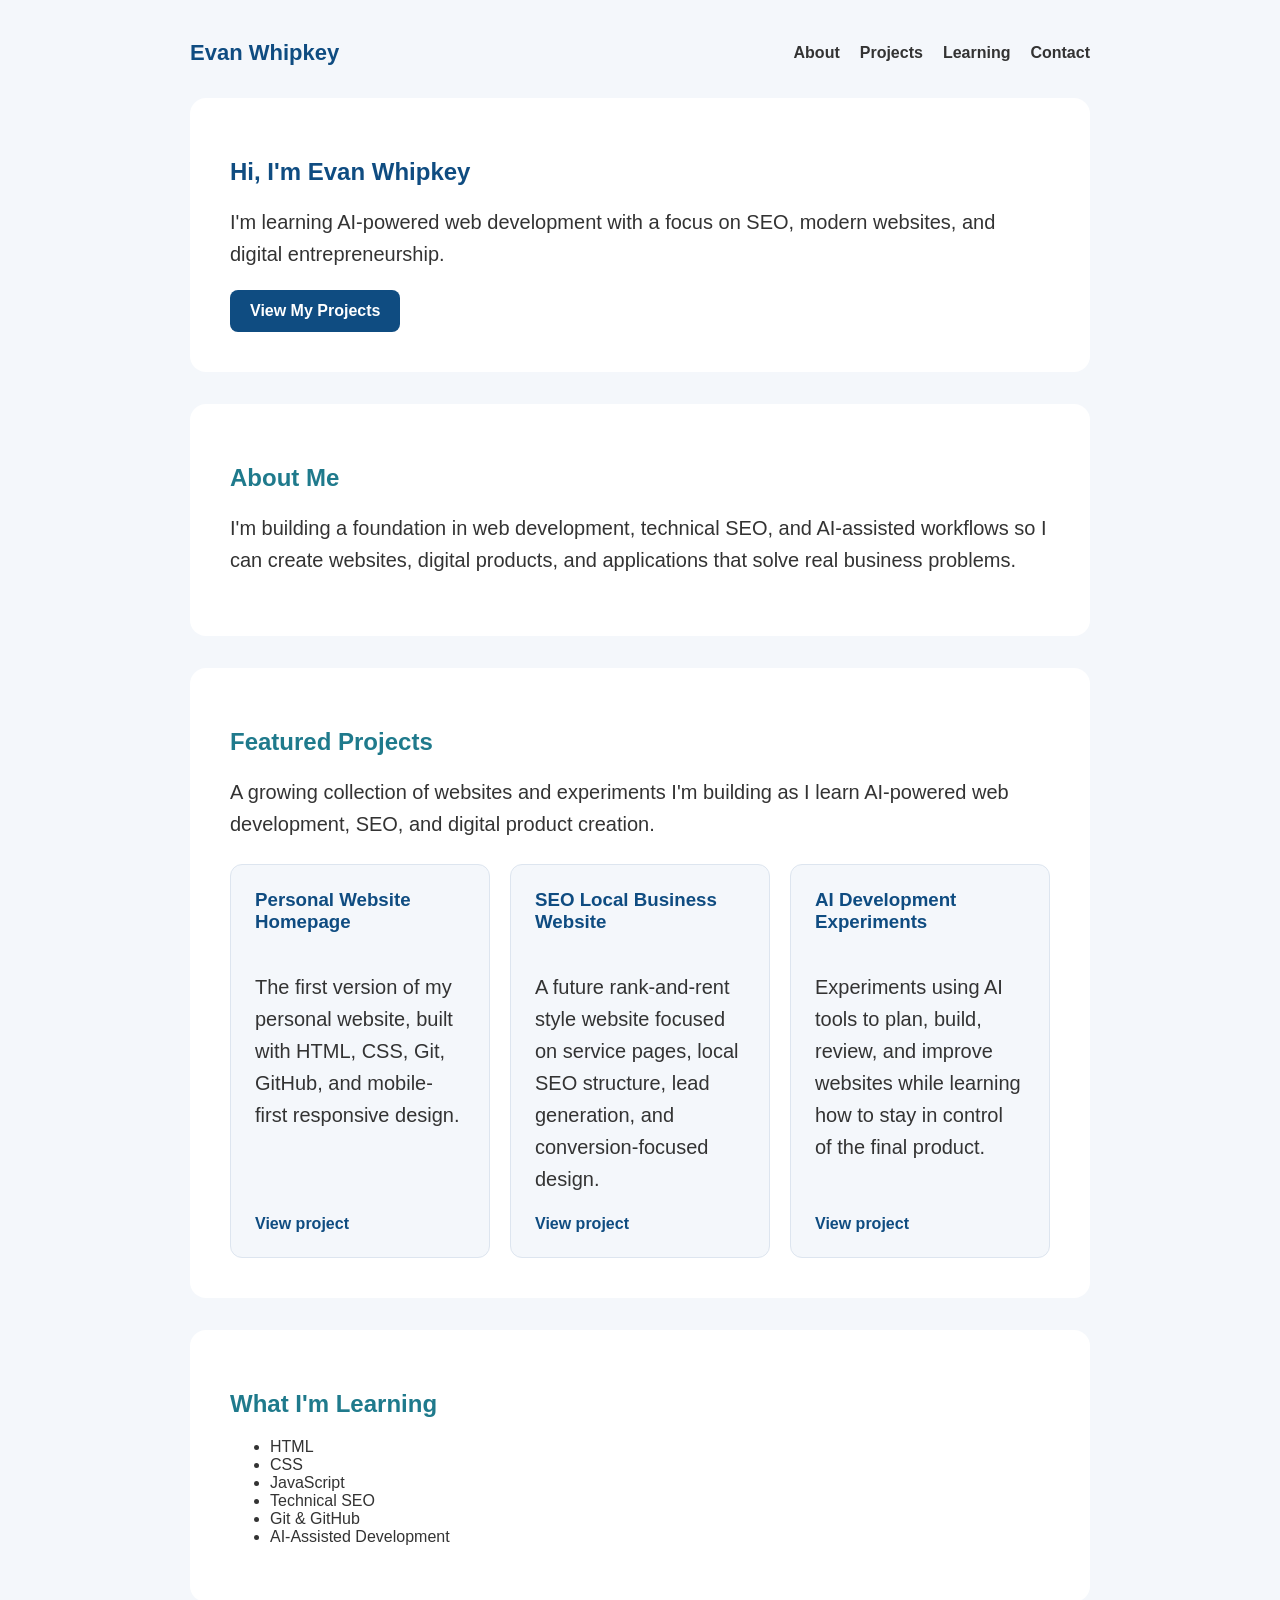
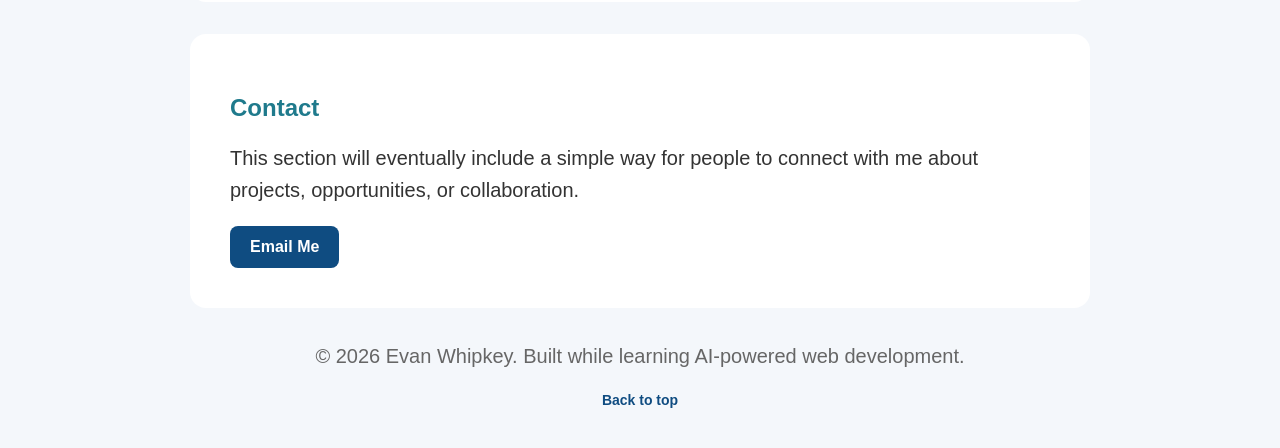
==== index.html @ 6f01e536 "Refine project card layout" ====
<!DOCTYPE html>
<html lang="en">

<head>
  <meta charset="UTF-8">
  <meta name="viewport" content="width=device-width, initial-scale=1.0">
  <title>Evan's First Website</title>

  <link rel="stylesheet" href="styles.css">
</head>

<body id="top">
  <nav class="site-nav">
    <a href="#top" class="logo">Evan Whipkey</a>

    <div class="nav-links">
      <a href="#about">About</a>
      <a href="#projects">Projects</a>
      <a href="#learning">Learning</a>
      <a href="#contact">Contact</a>
    </div>
  </nav>
  <main class="container">

    <section class="hero card">
      <h1>Hi, I'm Evan Whipkey</h1>

      <p>
        I'm learning AI-powered web development with a focus on SEO,
        modern websites, and digital entrepreneurship.
      </p>

      <a href="#projects" class="button">View My Projects</a>
    </section>

    <section id="about" class="about card">
      <h2>About Me</h2>

      <p>
        I'm building a foundation in web development, technical SEO, and AI-assisted
        workflows so I can create websites, digital products, and applications that
        solve real business problems.
      </p>
    </section>

    <section id="projects" class="projects card">
      <h2>Featured Projects</h2>

      <p>
        A growing collection of websites and experiments I'm building as I learn
        AI-powered web development, SEO, and digital product creation.
      </p>

      <div class="project-grid">
        <article class="project-card">
          <h3>Personal Website Homepage</h3>
          <p>
            The first version of my personal website, built with HTML, CSS, Git,
            GitHub, and mobile-first responsive design.
          </p>
          <a href="#projects" class="project-link">View project</a>
        </article>

        <article class="project-card">
          <h3>SEO Local Business Website</h3>
          <p>
            A future rank-and-rent style website focused on service pages,
            local SEO structure, lead generation, and conversion-focused design.
          </p>
          <a href="#projects" class="project-link">View project</a>
        </article>

        <article class="project-card">
          <h3>AI Development Experiments</h3>
          <p>
            Experiments using AI tools to plan, build, review, and improve websites
            while learning how to stay in control of the final product.
          </p>
          <a href="#projects" class="project-link">View project</a>
        </article>
      </div>
    </section>

    <section id="learning" class="learning card">
      <h2>What I'm Learning</h2>

      <ul>
        <li>HTML</li>
        <li>CSS</li>
        <li>JavaScript</li>
        <li>Technical SEO</li>
        <li>Git & GitHub</li>
        <li>AI-Assisted Development</li>
      </ul>
    </section>

    <section id="contact" class="contact card">
      <h2>Contact</h2>

      <p>
        This section will eventually include a simple way for people to connect with
        me about projects, opportunities, or collaboration.
      </p>

      <a href="mailto:ewhipkey12@gmail.com" class="button">Email Me</a>
    </section>

  </main>
  <footer class="site-footer">
    <p>&copy; 2026 Evan Whipkey. Built while learning AI-powered web development.</p>
    <a href="#top">Back to top</a>
  </footer>
</body>

</html>
---- styles.css ----
body {
  background-color: #f4f7fb;
  font-family: Arial, sans-serif;
  color: #333333;
  margin: 0;
  padding: 40px 20px;
}

html {
  scroll-behavior: smooth;
}

.container {
  max-width: 900px;
  margin: 0 auto;
}

.site-nav {
  max-width: 900px;
  margin: 0 auto 32px auto;
  display: flex;
  justify-content: space-between;
  align-items: center;
}

.logo {
  font-size: 22px;
  font-weight: 800;
  color: #0f4c81;
  text-decoration: none;
}

.nav-links {
  display: flex;
  gap: 20px;
}

.nav-links a {
  color: #333333;
  text-decoration: none;
  font-weight: bold;
}

.nav-links a:hover {
  color: #0f4c81;
}

.site-footer a:hover {
  text-decoration: underline;
}

h1 {
  color: #0f4c81;
}

h2 {
  color: #1f7a8c;
}

p {
  font-size: 20px;
  line-height: 1.6;
}

.card {
  background-color: white;
  padding: 40px;
  border-radius: 16px;
}

section {
  margin-bottom: 32px;
}

.button {
  display: inline-block;
  background-color: #0f4c81;
  color: white;
  padding: 12px 20px;
  text-decoration: none;
  border-radius: 8px;
  font-weight: bold;
  transition: background-color 0.2s ease;
}

.button:hover {
  background-color: #08385f;
}

.site-footer {
  max-width: 900px;
  margin: 32px auto 0 auto;
  text-align: center;
  color: #666666;
  font-size: 14px;
}

.site-footer a {
  color: #0f4c81;
  text-decoration: none;
  font-weight: bold;
}

.project-grid {
  display: grid;
  grid-template-columns: repeat(3, 1fr);
  gap: 20px;
  margin-top: 24px;
}

.project-card {
  background-color: #f4f7fb;
  padding: 24px;
  border-radius: 12px;
  border: 1px solid #dde5ef;
  transition: transform 0.2s ease, box-shadow 0.2s ease;
  display: flex;
  flex-direction: column;
}

.project-card:hover {
  transform: translateY(-4px);
  box-shadow: 0 8px 20px rgba(15, 76, 129, 0.12);
}

.project-link {
  color: #0f4c81;
  font-weight: bold;
  text-decoration: none;
  margin-top: auto;
}

.project-link:hover {
  text-decoration: underline;
}

.project-card h3 {
  margin-top: 0;
  color: #0f4c81;
}

@media (max-width: 600px) {
  .site-nav {
    flex-direction: column;
    align-items: center;
    gap: 16px;
    text-align: center;
  }

  .logo {
    font-size: 24px;
  }

  .nav-links {
    justify-content: center;
    gap: 16px;
  }

  .card {
    padding: 28px;
  }

  h1 {
    font-size: 28px;
  }

  h2 {
    font-size: 24px;
  }

  p {
    font-size: 18px;
  }

  .button {
    display: block;
    text-align: center;
  }

  .project-grid {
    grid-template-columns: 1fr;
  }
}
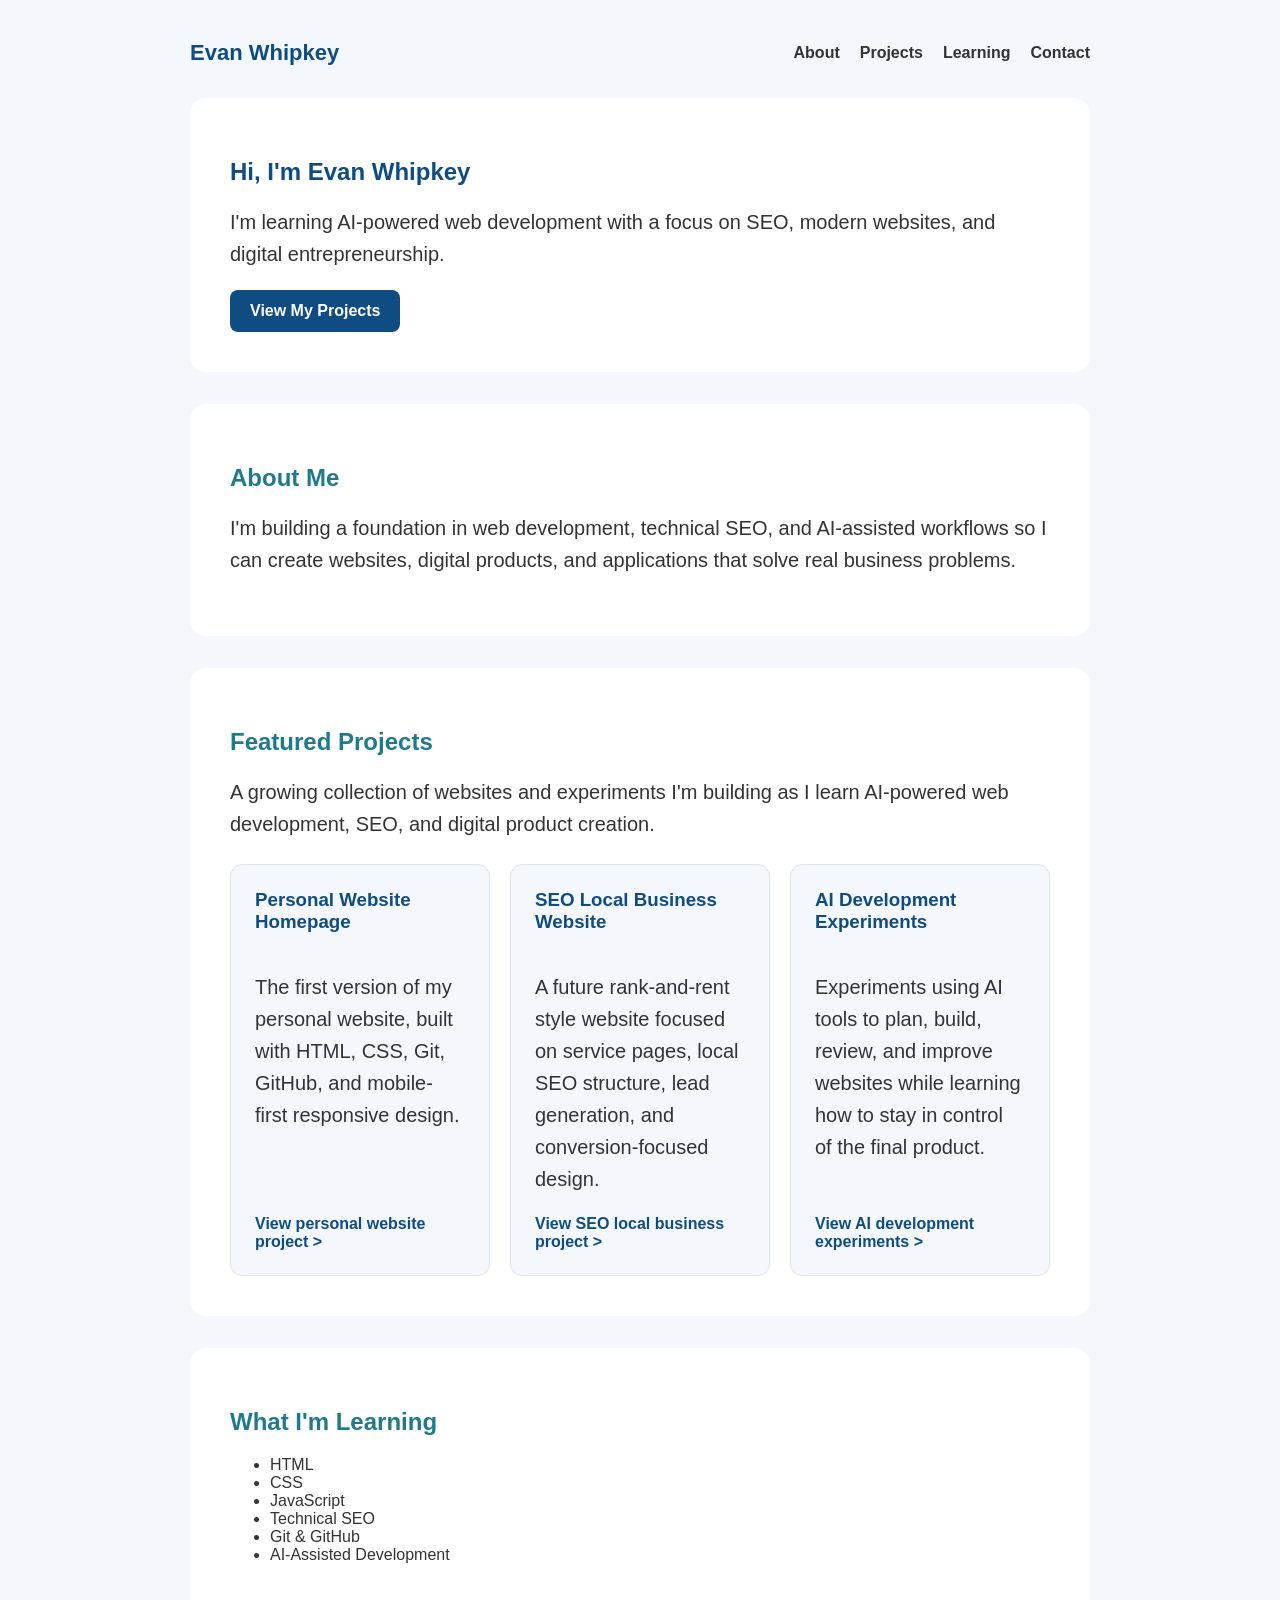
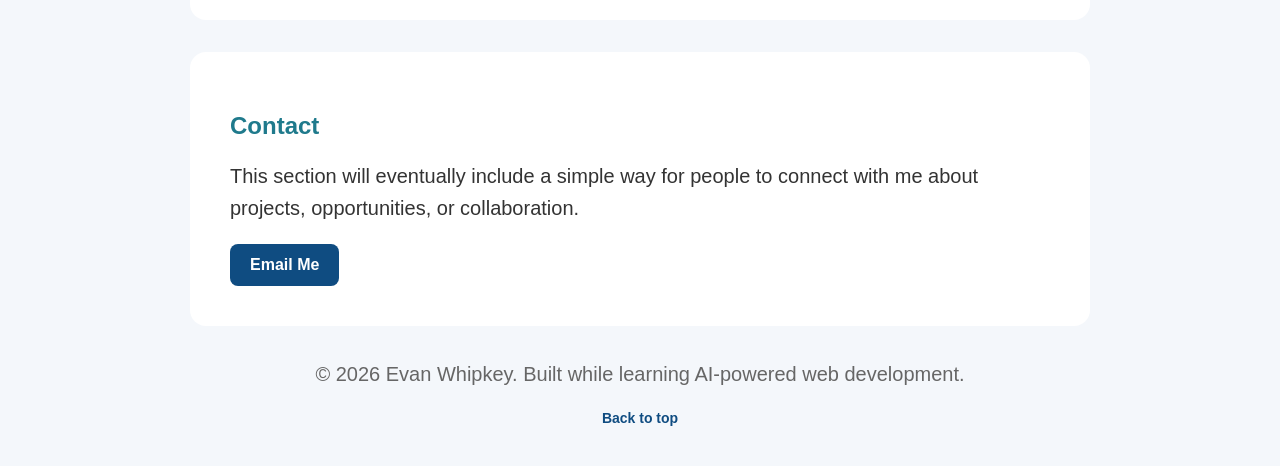
==== commit 13040e2a: "Improve project card links" ====
--- a/index.html
+++ b/index.html
@@ -58,7 +58,7 @@
             The first version of my personal website, built with HTML, CSS, Git,
             GitHub, and mobile-first responsive design.
           </p>
-          <a href="#projects" class="project-link">View project</a>
+          <a href="#projects" class="project-link">View personal website project &gt;</a>
         </article>
 
         <article class="project-card">
@@ -67,7 +67,7 @@
             A future rank-and-rent style website focused on service pages,
             local SEO structure, lead generation, and conversion-focused design.
           </p>
-          <a href="#projects" class="project-link">View project</a>
+          <a href="#projects" class="project-link">View SEO local business project &gt;</a>
         </article>
 
         <article class="project-card">
@@ -76,7 +76,7 @@
             Experiments using AI tools to plan, build, review, and improve websites
             while learning how to stay in control of the final product.
           </p>
-          <a href="#projects" class="project-link">View project</a>
+          <a href="#projects" class="project-link">View AI development experiments &gt;</a>
         </article>
       </div>
     </section>
--- a/styles.css
+++ b/styles.css
@@ -128,6 +128,7 @@
   font-weight: bold;
   text-decoration: none;
   margin-top: auto;
+  display: inline-block;
 }
 
 .project-link:hover {
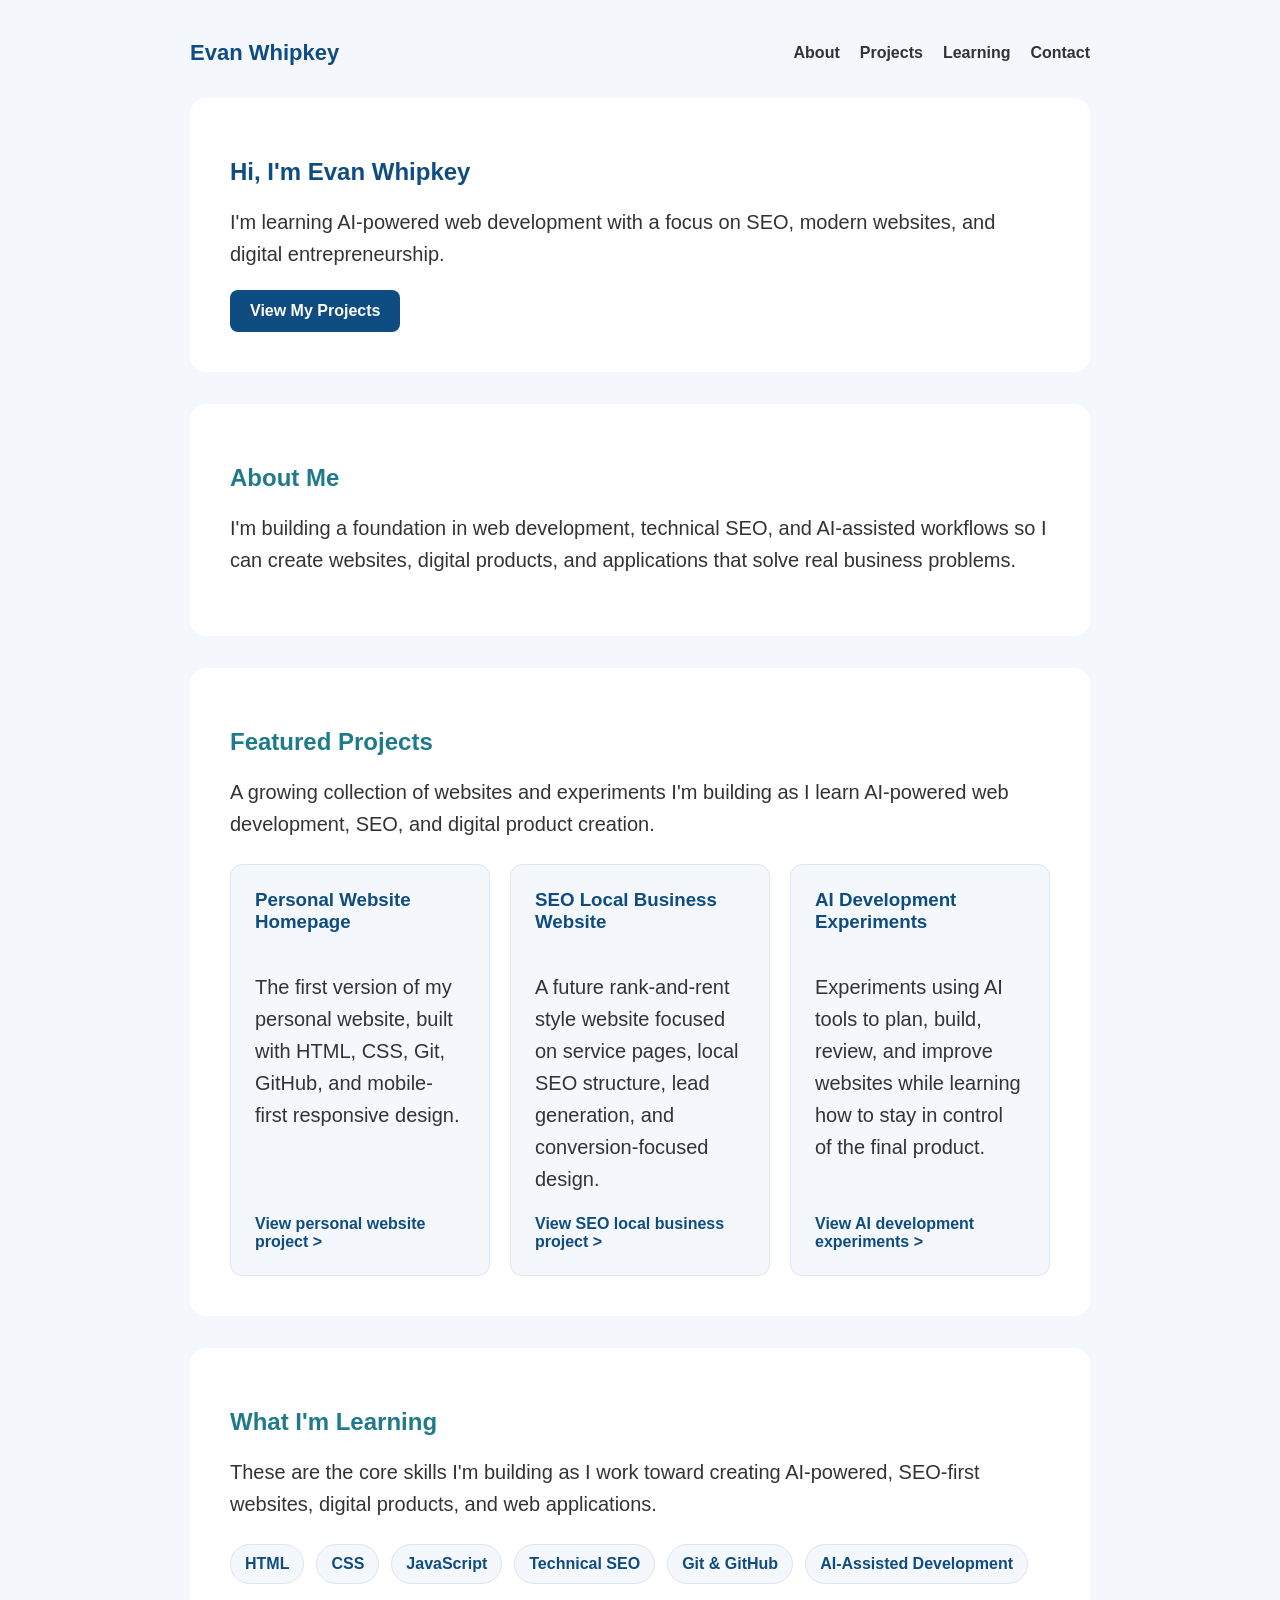
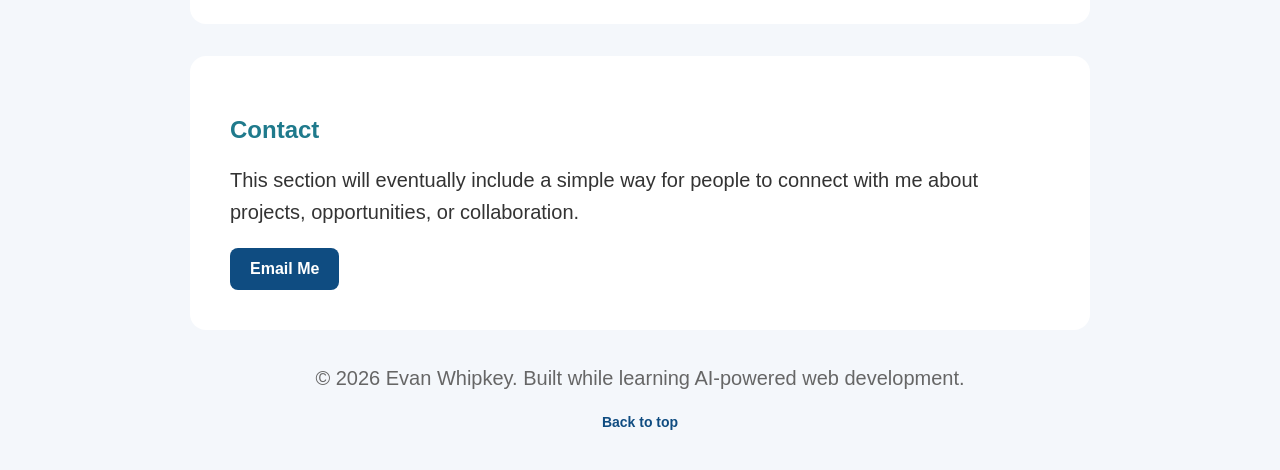
==== commit 69be1352: "Improve learning section with skill tags" ====
--- a/index.html
+++ b/index.html
@@ -84,14 +84,19 @@
     <section id="learning" class="learning card">
       <h2>What I'm Learning</h2>
 
-      <ul>
-        <li>HTML</li>
-        <li>CSS</li>
-        <li>JavaScript</li>
-        <li>Technical SEO</li>
-        <li>Git & GitHub</li>
-        <li>AI-Assisted Development</li>
-      </ul>
+      <p>
+        These are the core skills I'm building as I work toward creating AI-powered,
+        SEO-first websites, digital products, and web applications.
+      </p>
+
+      <div class="skills-grid">
+        <span class="skill-tag">HTML</span>
+        <span class="skill-tag">CSS</span>
+        <span class="skill-tag">JavaScript</span>
+        <span class="skill-tag">Technical SEO</span>
+        <span class="skill-tag">Git &amp; GitHub</span>
+        <span class="skill-tag">AI-Assisted Development</span>
+      </div>
     </section>
 
     <section id="contact" class="contact card">
--- a/styles.css
+++ b/styles.css
@@ -140,6 +140,22 @@
   color: #0f4c81;
 }
 
+.skills-grid {
+  display: flex;
+  flex-wrap: wrap;
+  gap: 12px;
+  margin-top: 24px;
+}
+
+.skill-tag {
+  background-color: #f4f7fb;
+  color: #0f4c81;
+  padding: 10px 14px;
+  border-radius: 999px;
+  font-weight: bold;
+  border: 1px solid #dde5ef;
+}
+
 @media (max-width: 600px) {
   .site-nav {
     flex-direction: column;
@@ -181,4 +197,20 @@
   .project-grid {
     grid-template-columns: 1fr;
   }
+
+  .skills-grid {
+    display: flex;
+    flex-wrap: wrap;
+    gap: 12px;
+    margin-top: 24px;
+  }
+
+  .skill-tag {
+    background-color: #f4f7fb;
+    color: #0f4c81;
+    padding: 10px 14px;
+    border-radius: 999px;
+    font-weight: bold;
+    border: 1px solid #dde5ef;
+  }
 }
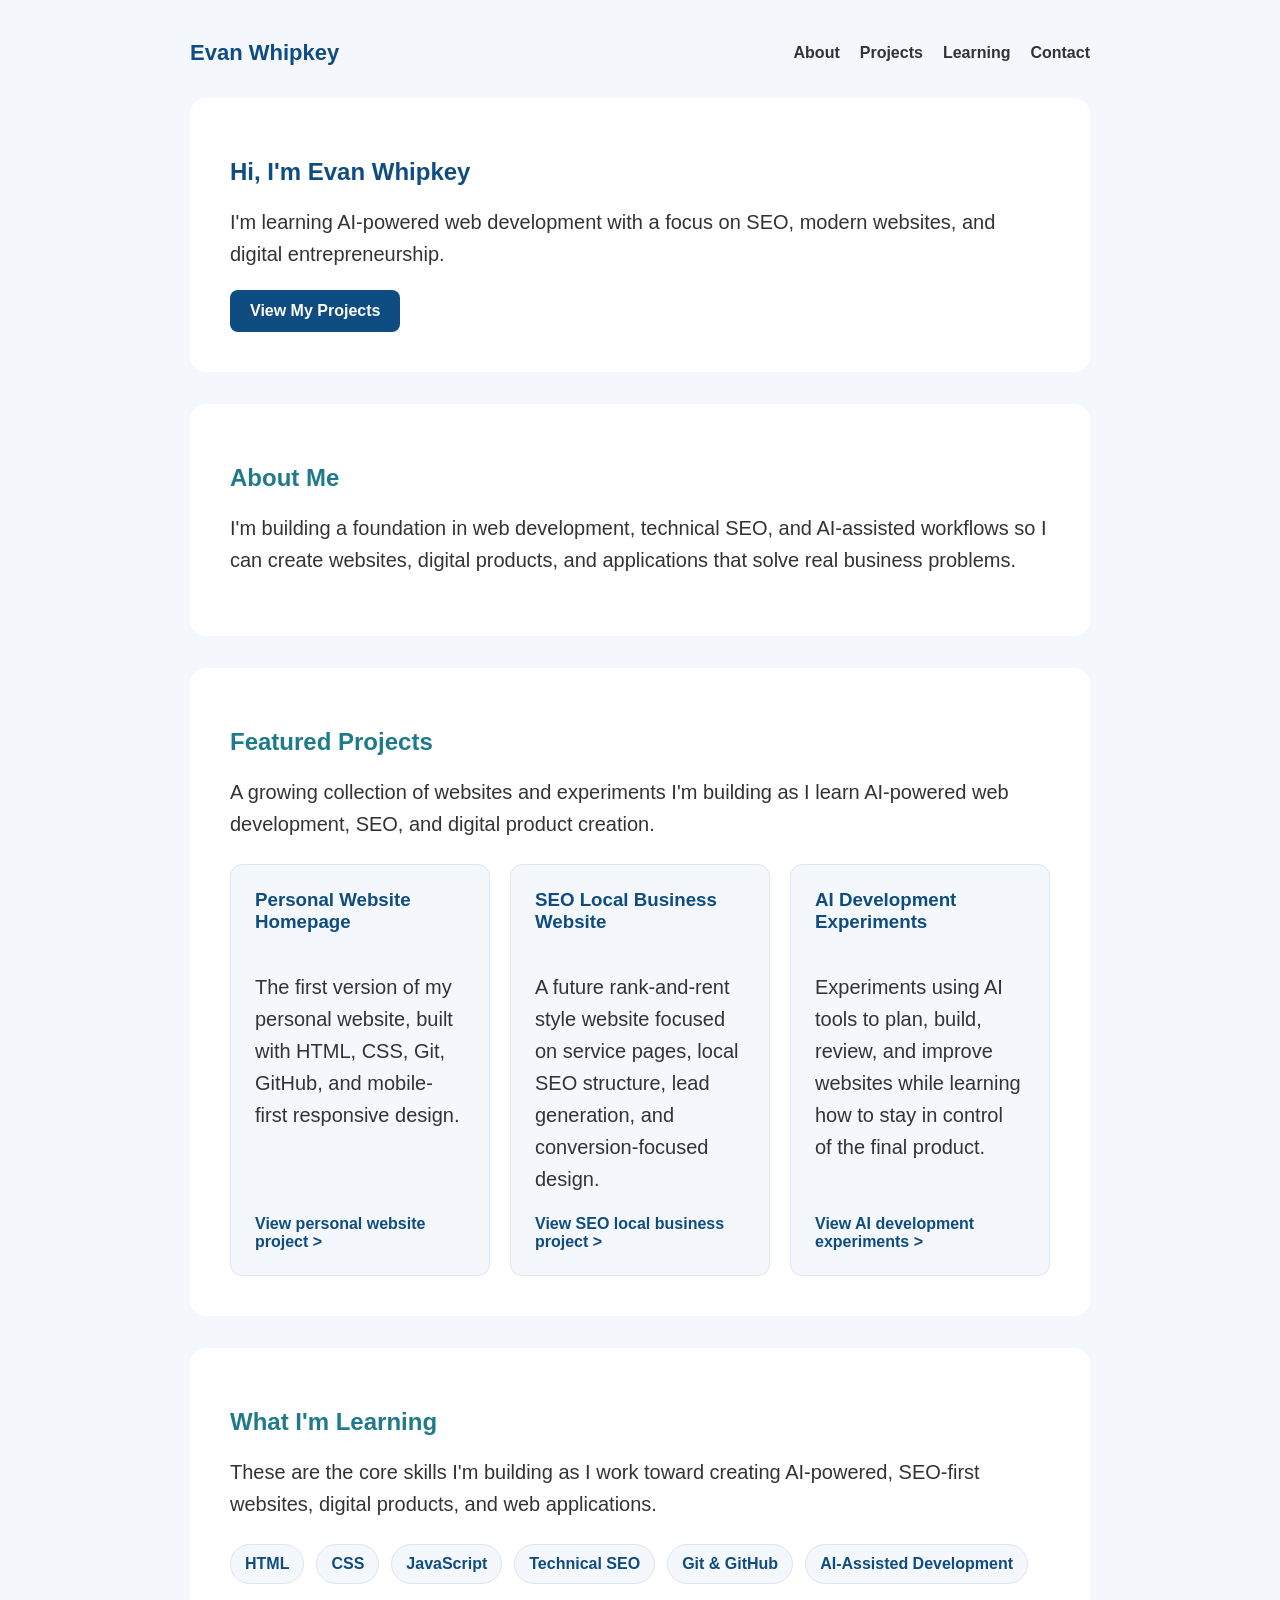
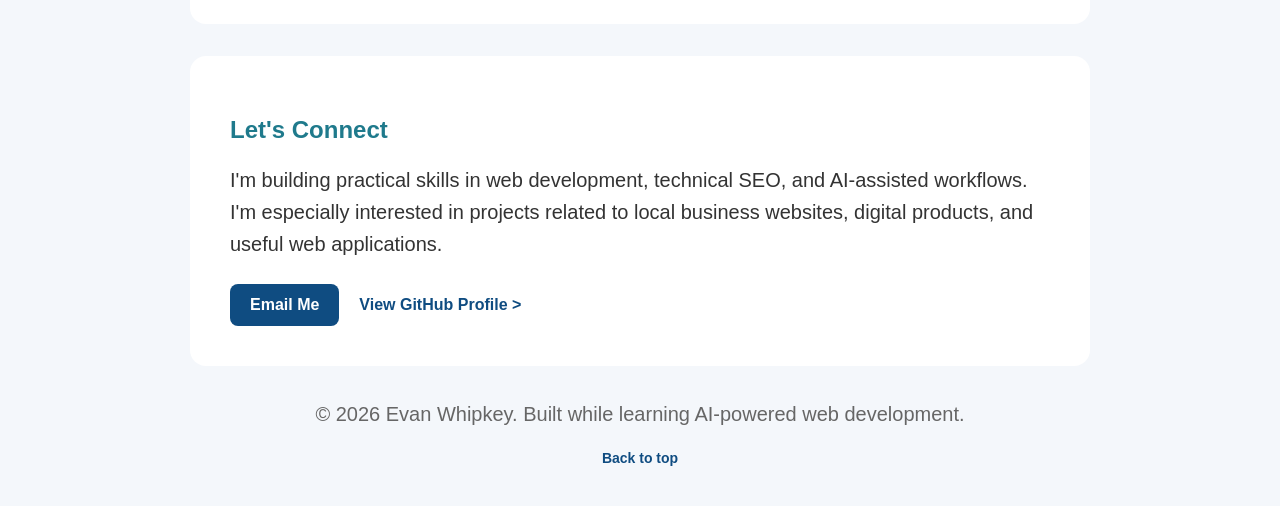
==== commit a2f67889: "Improve contact section" ====
--- a/index.html
+++ b/index.html
@@ -100,14 +100,18 @@
     </section>
 
     <section id="contact" class="contact card">
-      <h2>Contact</h2>
+      <h2>Let's Connect</h2>
 
       <p>
-        This section will eventually include a simple way for people to connect with
-        me about projects, opportunities, or collaboration.
+        I'm building practical skills in web development, technical SEO, and
+        AI-assisted workflows. I'm especially interested in projects related to
+        local business websites, digital products, and useful web applications.
       </p>
 
-      <a href="mailto:ewhipkey12@gmail.com" class="button">Email Me</a>
+      <div class="contact-actions">
+        <a href="mailto:ewhipkey12@gmail.com" class="button">Email Me</a>
+        <a href="https://github.com/evanwhipkey" class="secondary-link">View GitHub Profile &gt;</a>
+      </div>
     </section>
 
   </main>
--- a/styles.css
+++ b/styles.css
@@ -154,6 +154,23 @@
   border-radius: 999px;
   font-weight: bold;
   border: 1px solid #dde5ef;
+}
+
+.contact-actions {
+  display: flex;
+  align-items: center;
+  gap: 20px;
+  margin-top: 24px;
+}
+
+.secondary-link {
+  color: #0f4c81;
+  font-weight: bold;
+  text-decoration: none;
+}
+
+.secondary-link:hover {
+  text-decoration: underline;
 }
 
 @media (max-width: 600px) {
@@ -213,4 +230,14 @@
     font-weight: bold;
     border: 1px solid #dde5ef;
   }
+
+  .contact-actions {
+    flex-direction: column;
+    align-items: stretch;
+    gap: 16px;
+  }
+
+  .secondary-link {
+    text-align: center;
+  }
 }
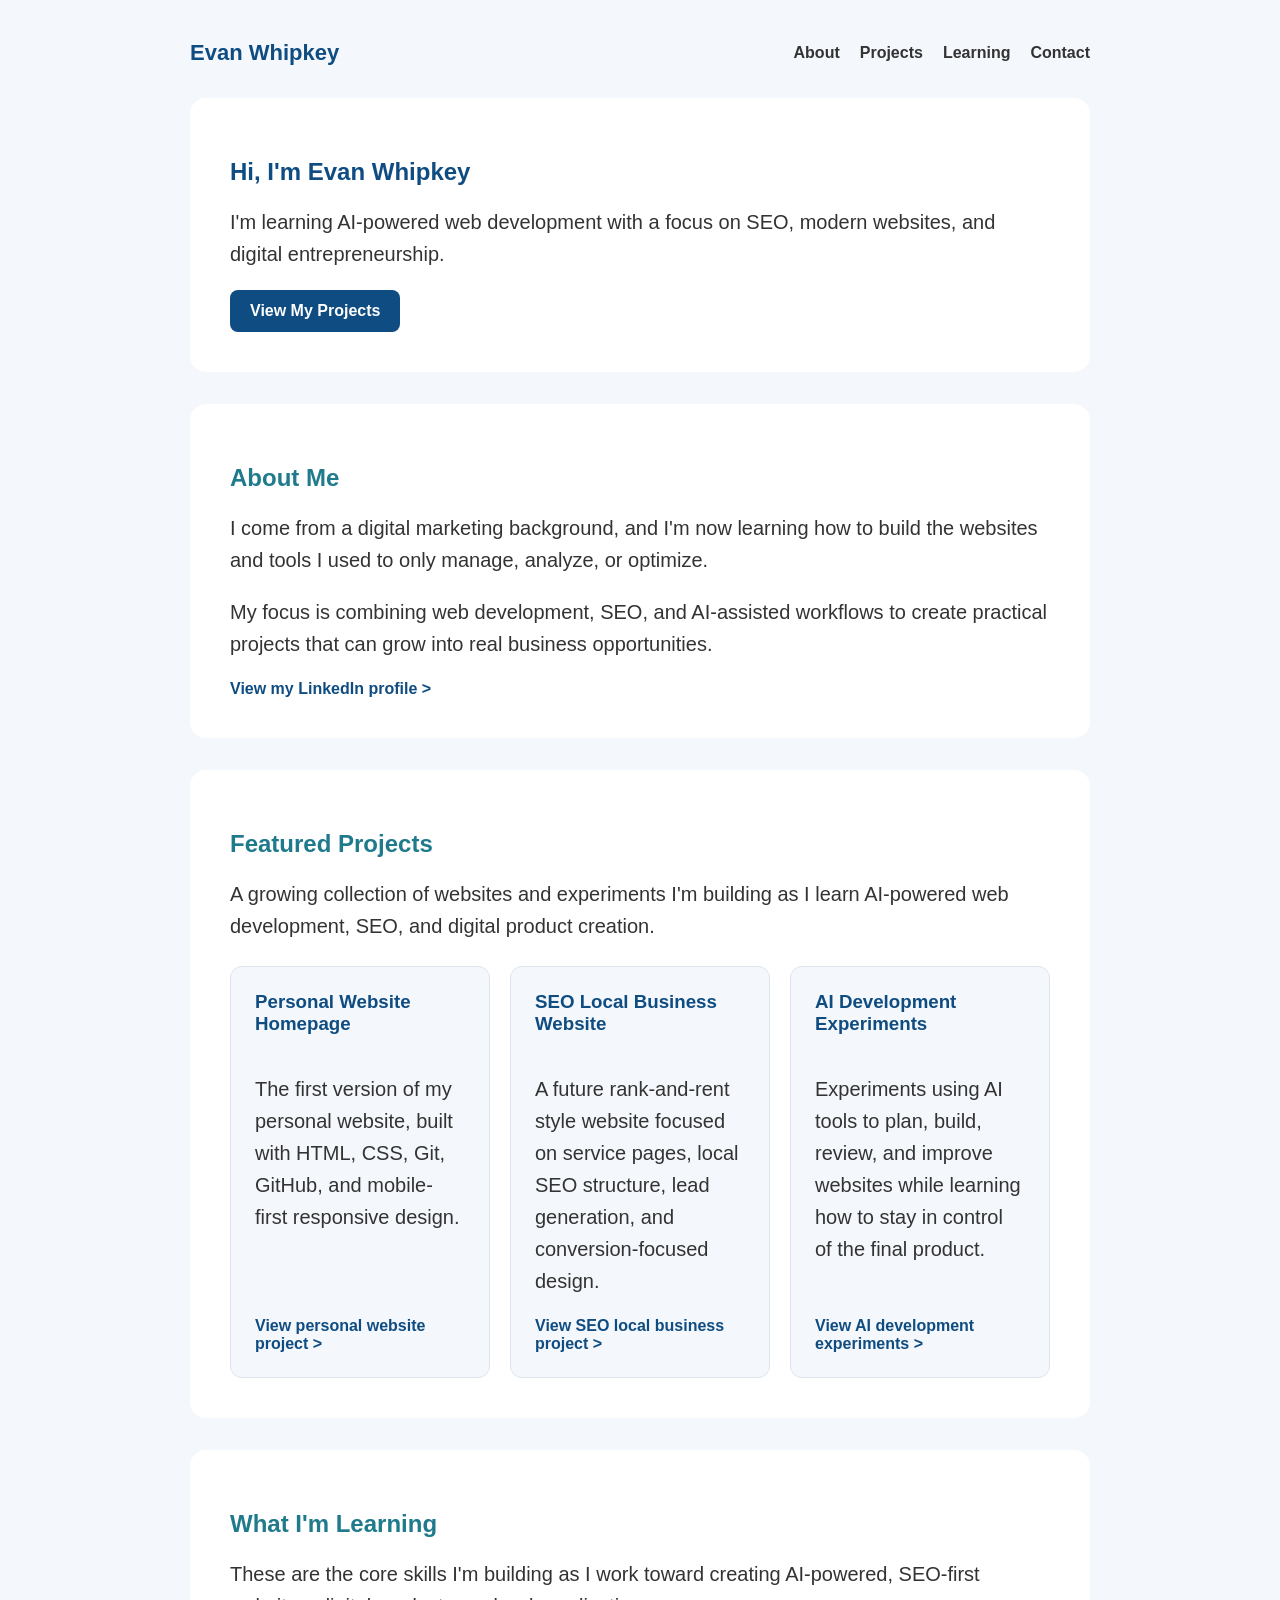
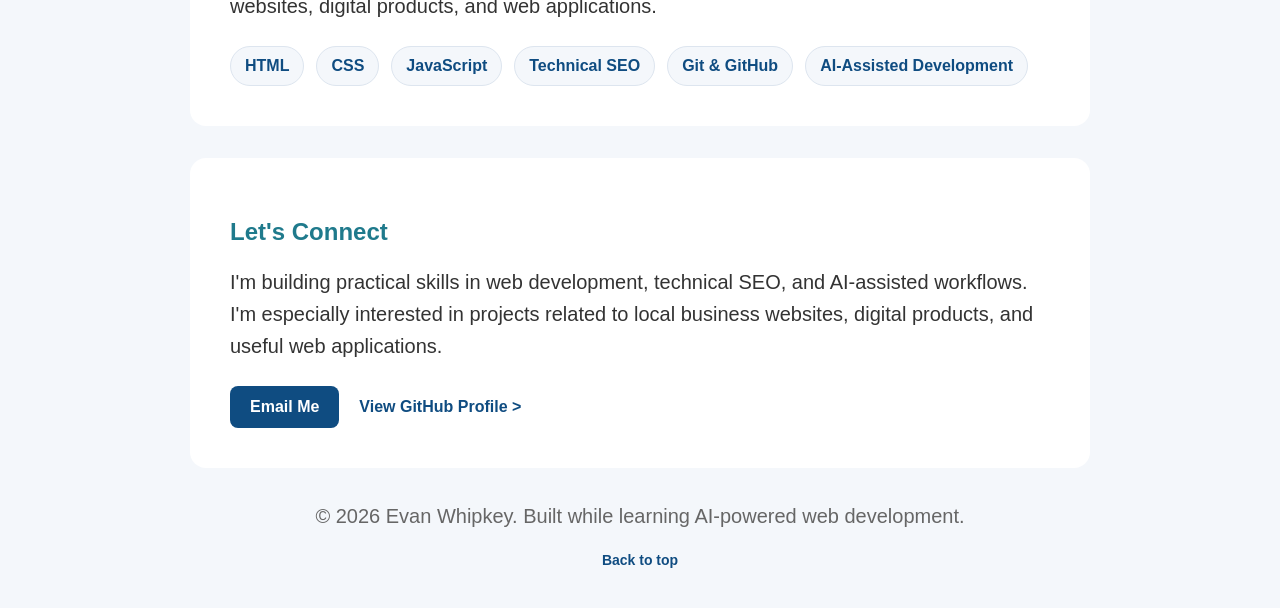
==== commit ca090f6f: "Refine about section and external links" ====
--- a/index.html
+++ b/index.html
@@ -37,10 +37,19 @@
       <h2>About Me</h2>
 
       <p>
-        I'm building a foundation in web development, technical SEO, and AI-assisted
-        workflows so I can create websites, digital products, and applications that
-        solve real business problems.
+        I come from a digital marketing background, and I'm now learning how to
+        build the websites and tools I used to only manage, analyze, or optimize.
       </p>
+
+      <p>
+        My focus is combining web development, SEO, and AI-assisted workflows to
+        create practical projects that can grow into real business opportunities.
+      </p>
+
+      <a href="https://www.linkedin.com/in/evan-whipkey" class="secondary-link" target="_blank"
+        rel="noopener noreferrer">
+        View my LinkedIn profile &gt;
+      </a>
     </section>
 
     <section id="projects" class="projects card">
@@ -110,7 +119,9 @@
 
       <div class="contact-actions">
         <a href="mailto:ewhipkey12@gmail.com" class="button">Email Me</a>
-        <a href="https://github.com/evanwhipkey" class="secondary-link">View GitHub Profile &gt;</a>
+        <a href="https://github.com/evanwhipkey" class="secondary-link" target="_blank" rel="noopener noreferrer">
+          View GitHub Profile &gt;
+        </a>
       </div>
     </section>
 
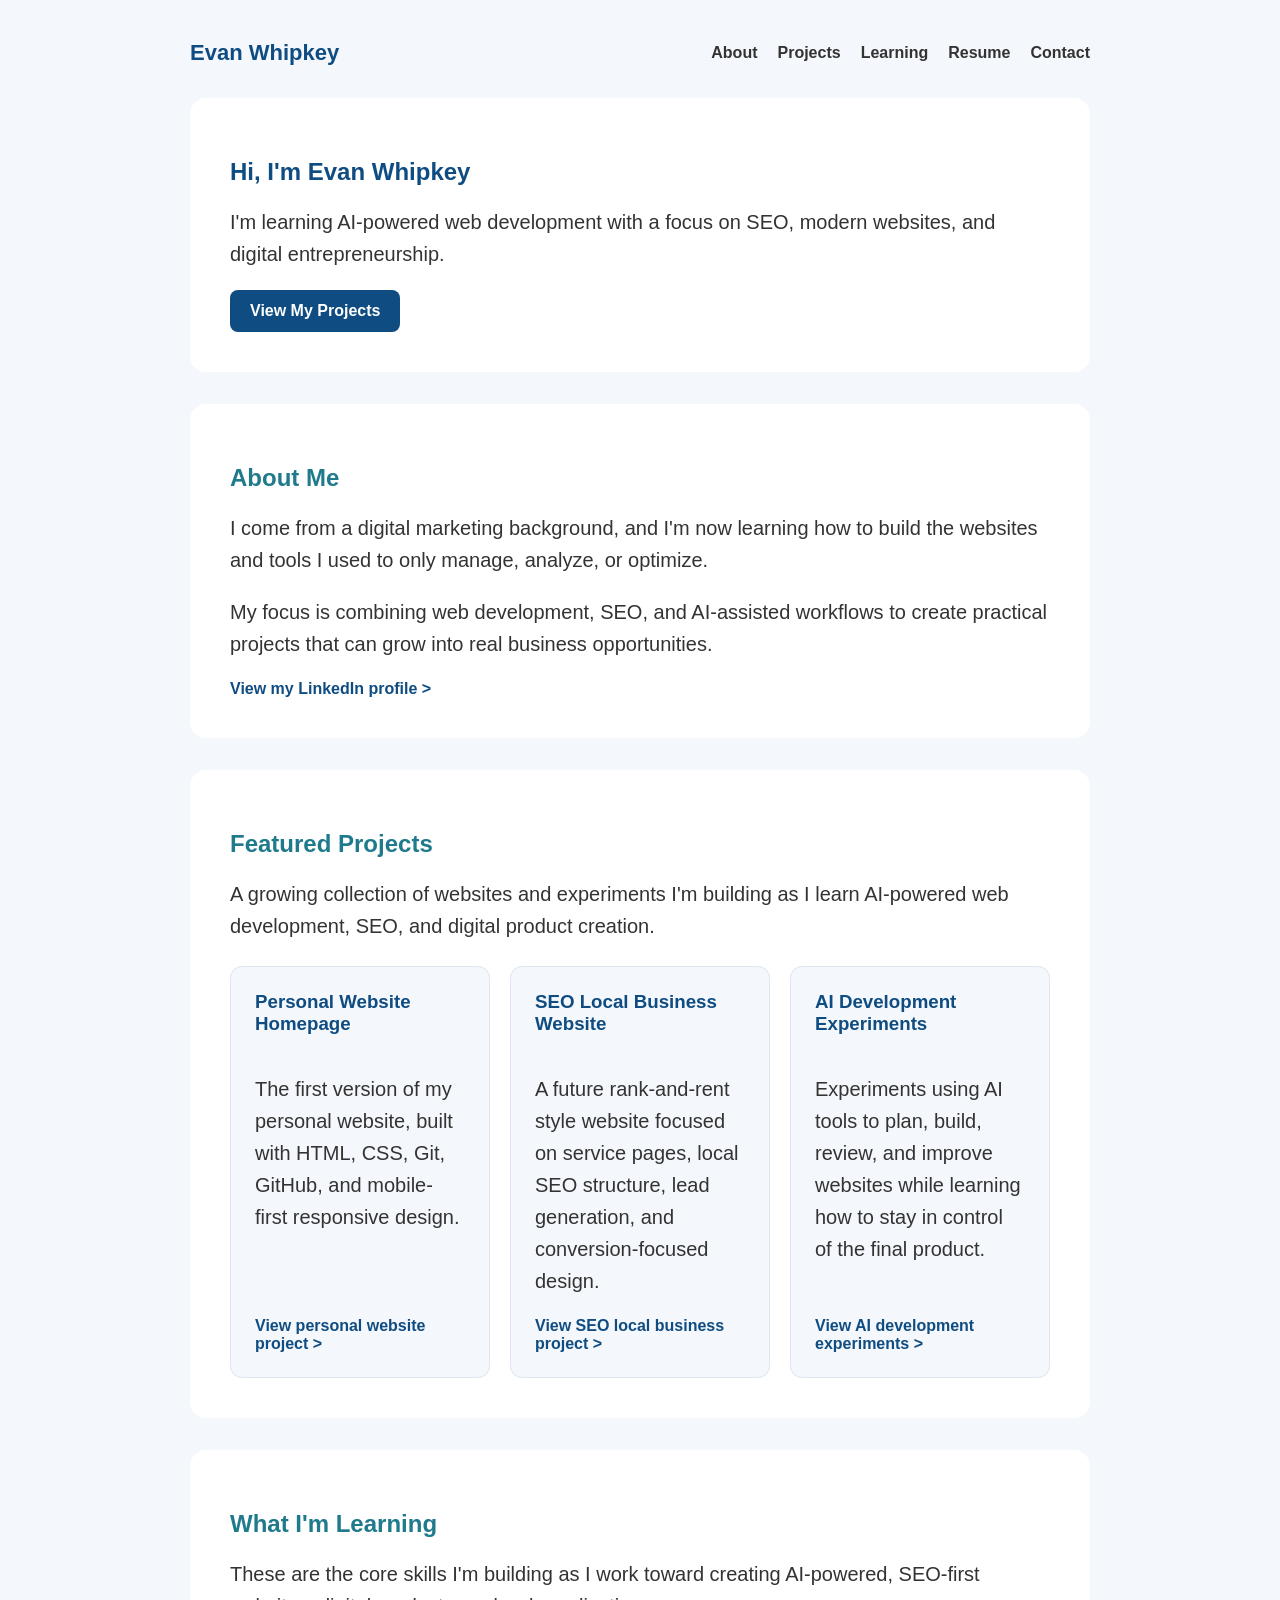
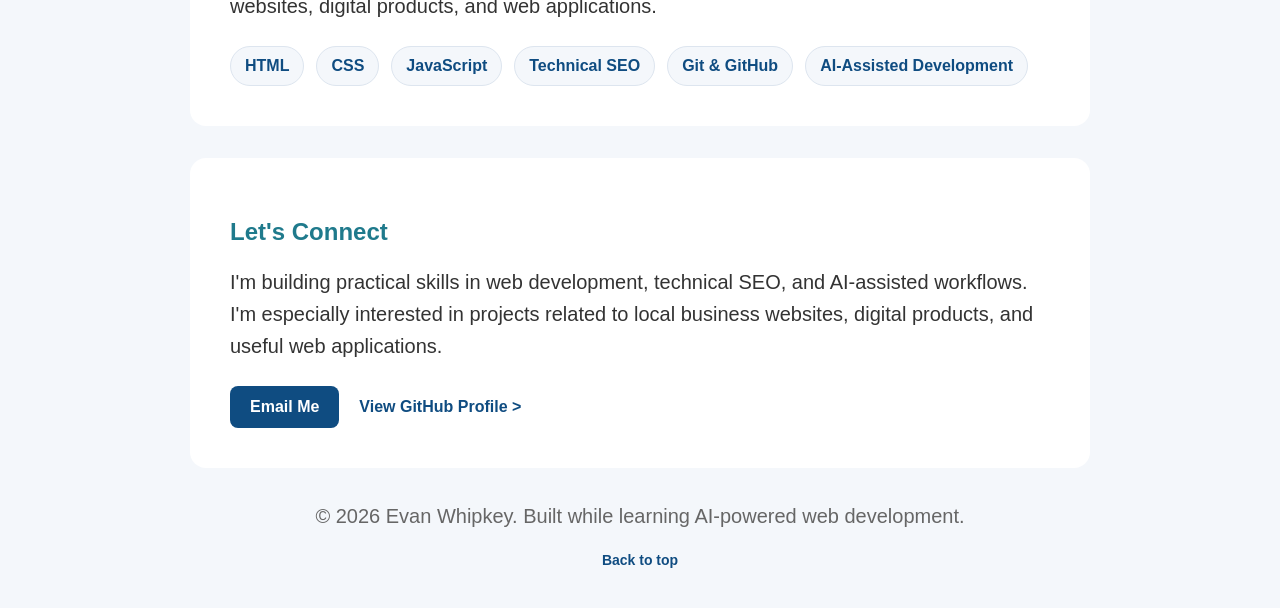
==== commit 1993f2b1: "Add resume page" ====
--- a/index.html
+++ b/index.html
@@ -17,6 +17,7 @@
       <a href="#about">About</a>
       <a href="#projects">Projects</a>
       <a href="#learning">Learning</a>
+      <a href="resume.html">Resume</a>
       <a href="#contact">Contact</a>
     </div>
   </nav>
--- a/styles.css
+++ b/styles.css
@@ -171,6 +171,20 @@
 
 .secondary-link:hover {
   text-decoration: underline;
+}
+
+.experience-item {
+  border-left: 4px solid #0f4c81;
+  padding-left: 20px;
+}
+
+.experience-item h3 {
+  margin-bottom: 4px;
+  color: #0f4c81;
+}
+
+.experience-item p {
+  margin-top: 8px;
 }
 
 @media (max-width: 600px) {
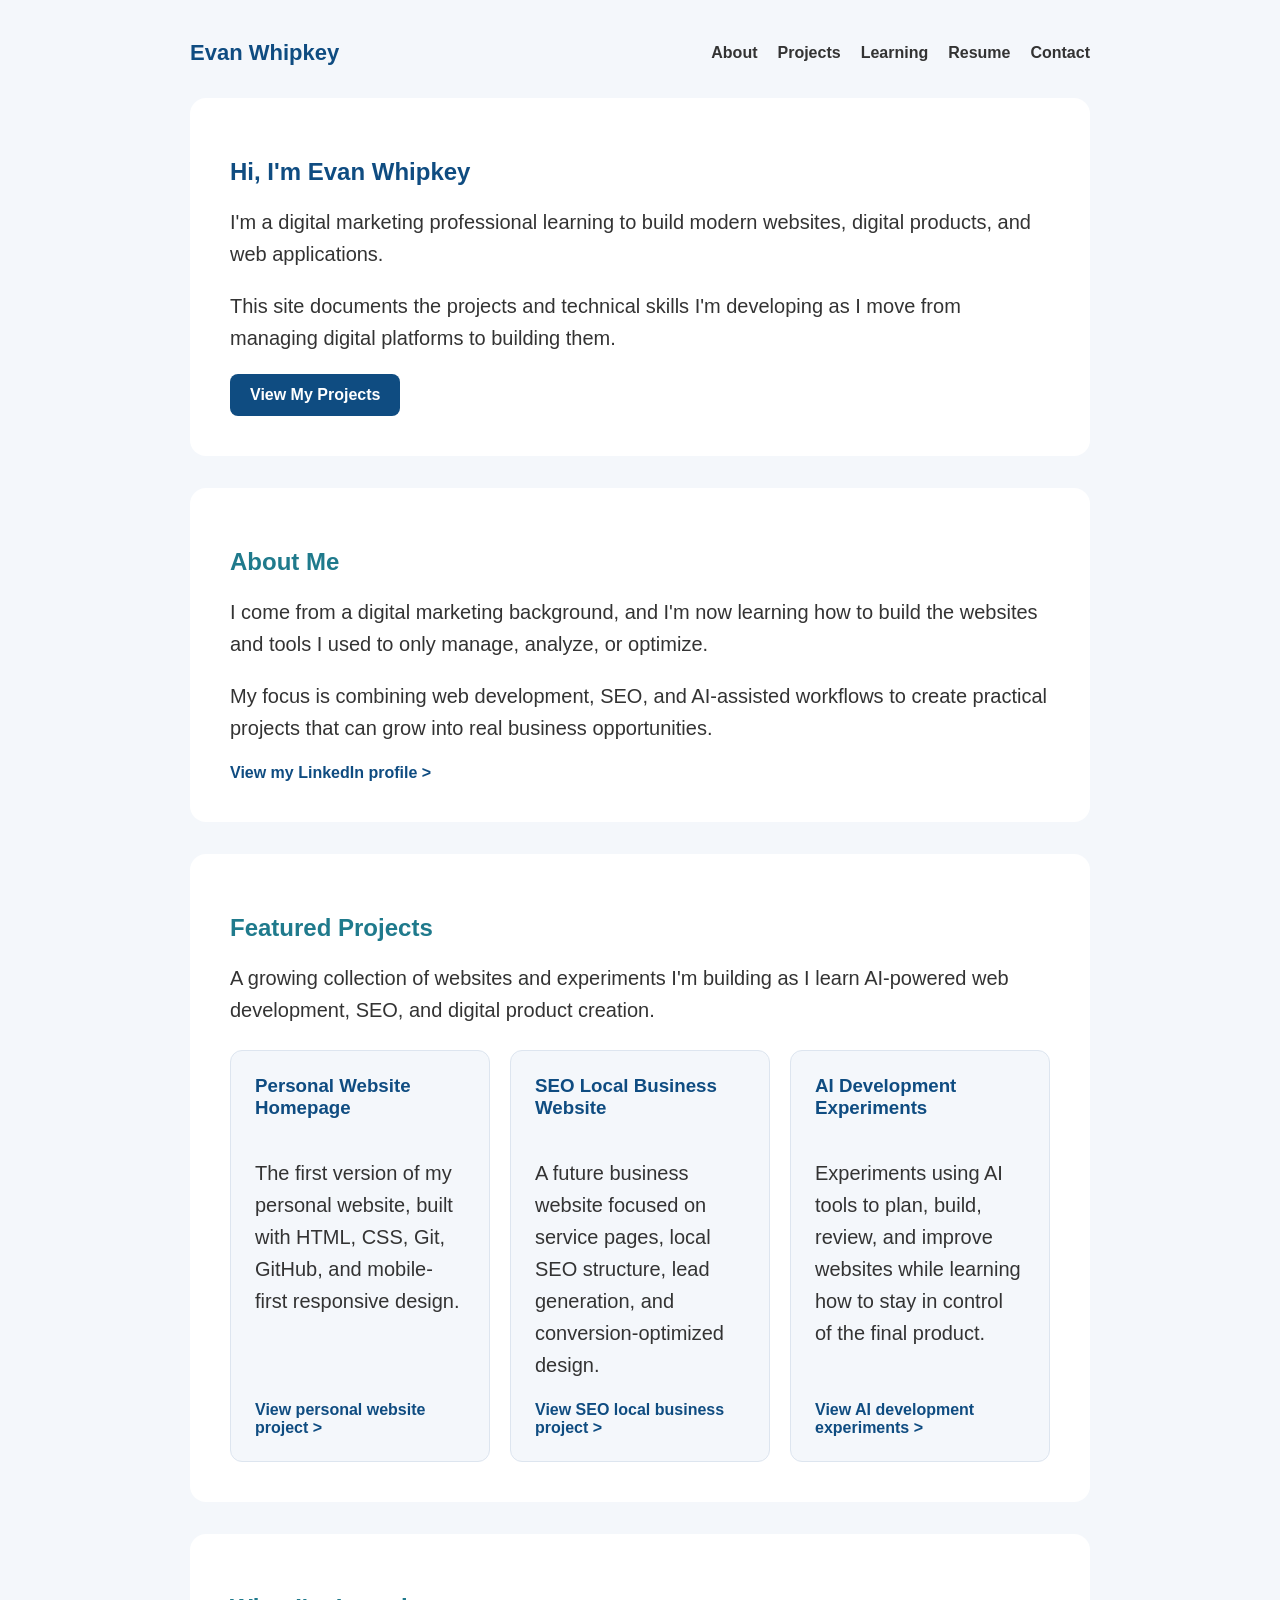
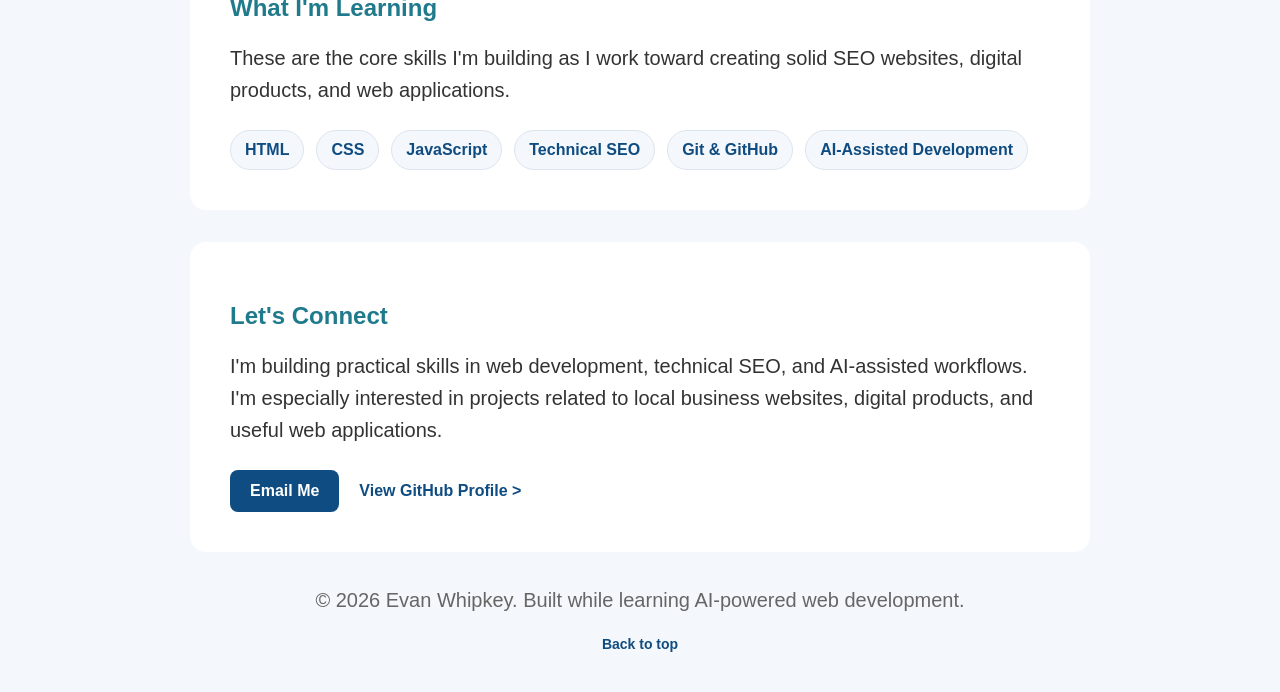
==== commit 6d9a4529: "Finalize portfolio site for launch" ====
--- a/index.html
+++ b/index.html
@@ -4,7 +4,9 @@
 <head>
   <meta charset="UTF-8">
   <meta name="viewport" content="width=device-width, initial-scale=1.0">
-  <title>Evan's First Website</title>
+  <meta name="description"
+    content="Evan Whipkey's personal website focused on AI-powered web development, technical SEO, digital products, and practical web projects." />
+  <title>Evan Whipkey | Web Development & Digital Projects</title>
 
   <link rel="stylesheet" href="styles.css">
 </head>
@@ -27,8 +29,13 @@
       <h1>Hi, I'm Evan Whipkey</h1>
 
       <p>
-        I'm learning AI-powered web development with a focus on SEO,
-        modern websites, and digital entrepreneurship.
+        I'm a digital marketing professional learning to build modern websites,
+        digital products, and web applications.
+      </p>
+
+      <p>
+        This site documents the projects and technical skills I'm developing as I
+        move from managing digital platforms to building them.
       </p>
 
       <a href="#projects" class="button">View My Projects</a>
@@ -74,8 +81,8 @@
         <article class="project-card">
           <h3>SEO Local Business Website</h3>
           <p>
-            A future rank-and-rent style website focused on service pages,
-            local SEO structure, lead generation, and conversion-focused design.
+            A future business website focused on service pages,
+            local SEO structure, lead generation, and conversion-optimized design.
           </p>
           <a href="#projects" class="project-link">View SEO local business project &gt;</a>
         </article>
@@ -95,8 +102,8 @@
       <h2>What I'm Learning</h2>
 
       <p>
-        These are the core skills I'm building as I work toward creating AI-powered,
-        SEO-first websites, digital products, and web applications.
+        These are the core skills I'm building as I work toward creating solid
+        SEO websites, digital products, and web applications.
       </p>
 
       <div class="skills-grid">
